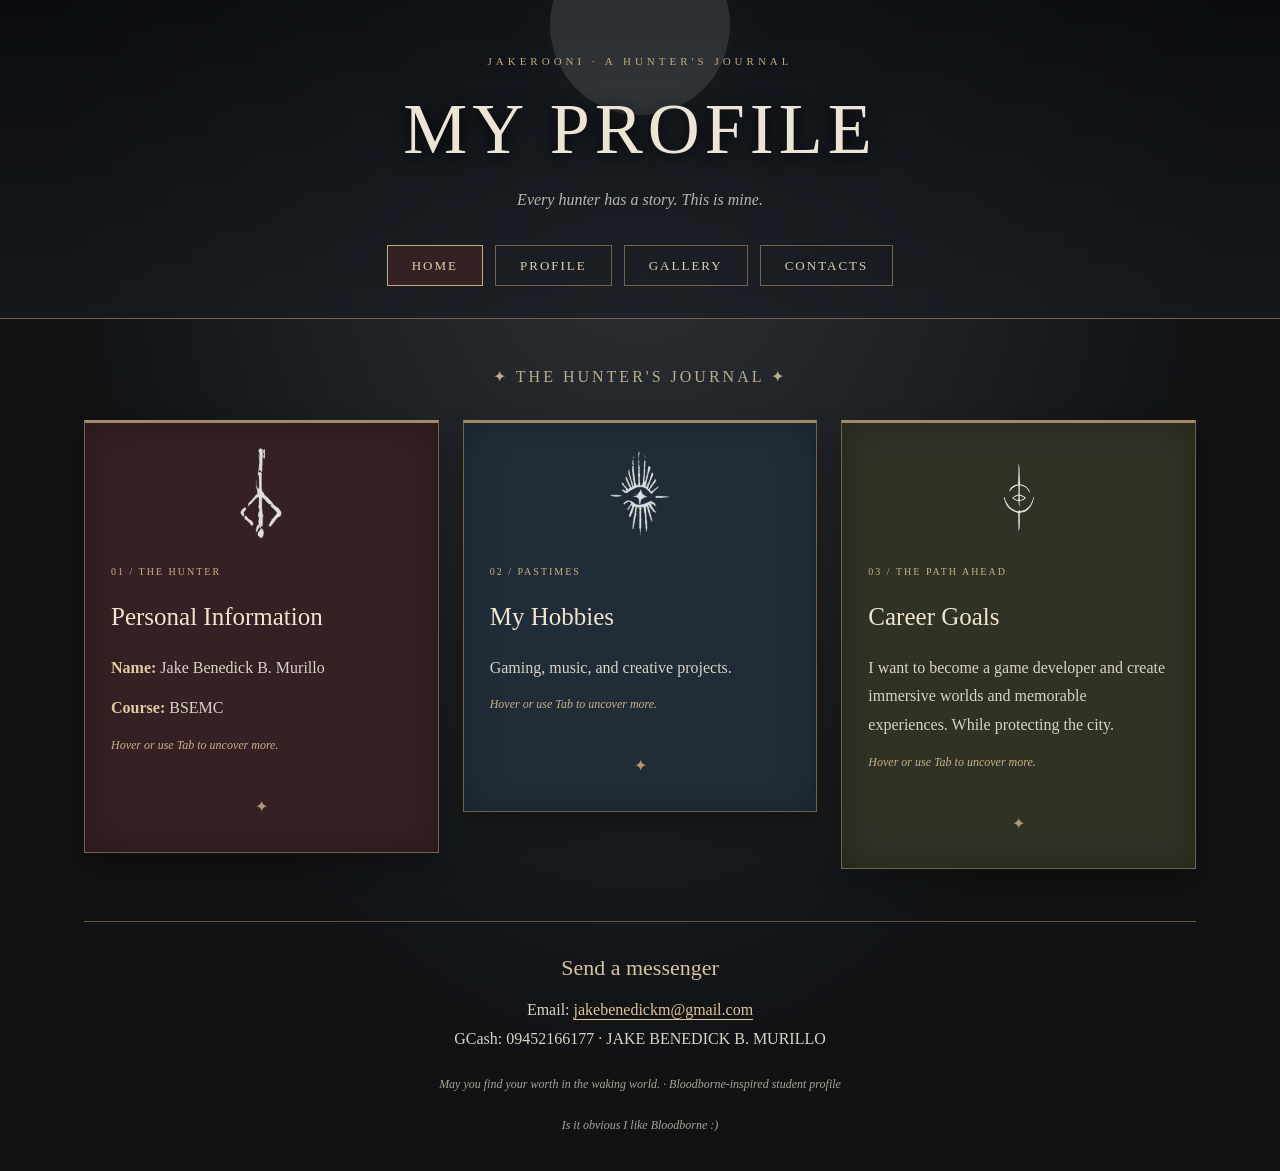
==== index.html @ 54e70a8a "initial commit" ====
<!DOCTYPE html>
<html lang="en">
<head>
  <meta charset="UTF-8">
  <meta name="viewport" content="width=device-width, initial-scale=1.0">
  <title>My Profile | A Hunter's Journal</title>
  <link rel="stylesheet" href="style.css">
</head>
<body>

  <header id="home">
    <p class="eyebrow">Jakerooni · A hunter's journal</p>
    <h1>My Profile</h1>
    <p class="intro">Every hunter has a story. This is mine.</p>

    <nav aria-label="Main navigation">
      <a href="#home" aria-current="page">Home</a>
      <a href="#profile">Profile</a>
      <a href="gallery.html">Gallery</a>
      <a href="#contacts">Contacts</a>
    </nav>
  </header>

  <main id="profile">
    <h2 class="section-title">✦ The Hunter's Journal ✦</h2>

    <!-- Exactly three content divs inside this container. -->
    <div class="container">

      <div class="card personal"
           tabindex="0"
           aria-labelledby="personal-title">

        <img class="rune"
             src="images/hunter-mark.png"
             alt=""
             aria-hidden="true">

        <p class="number">01 / THE HUNTER</p>
        <h3 id="personal-title">Personal Information</h3>

        <p><strong>Name:</strong> Jake Benedick B. Murillo</p>
        <p><strong>Course:</strong> BSEMC</p>
        <p class="hint">Hover or use Tab to uncover more.</p>

        <section class="extra" aria-label="More about me">
          <article>
            <h4>Behind the hunter</h4>
            <p>
              I am a curious student who enjoys learning new skills,
              being creative, and turning ideas into something meaningful.
            </p>
            <p>
              Like a hunter exploring Yharnam, I approach challenges
              with patience and determination.
            </p>
          </article>
        </section>
      </div>

      <div class="card hobbies"
           tabindex="0"
           aria-labelledby="hobbies-title">

        <img class="rune"
             src="images/eye-rune.png"
             alt=""
             aria-hidden="true">

        <p class="number">02 / PASTIMES</p>
        <h3 id="hobbies-title">My Hobbies</h3>

        <p>Gaming, music, and creative projects.</p>
        <p class="hint">Hover or use Tab to uncover more.</p>

        <section class="extra" aria-label="More about my hobbies">
          <article>
            <h4>Beyond the hunt</h4>
            <ul>
              <li>
                Exploring the world and lore of Bloodborne
                and other FromSoftware games
              </li>
              <li>Listening to all kinds of music</li>
              <li>Practicing drawing characters and gothic scenery</li>
              <li>Learning all kinds of new skills</li>
            </ul>
          </article>
        </section>
      </div>

      <div class="card goals"
           tabindex="0"
           aria-labelledby="goals-title">

        <img class="rune"
             src="images/moon-rune.png"
             alt=""
             aria-hidden="true">

        <p class="number">03 / THE PATH AHEAD</p>
        <h3 id="goals-title">Career Goals</h3>

        <p>
          I want to become a game developer and create immersive
          worlds and memorable experiences. While protecting the city.
        </p>
        <p class="hint">Hover or use Tab to uncover more.</p>

        <section class="extra" aria-label="More about my career goals">
          <article>
            <h4>My next steps</h4>
            <ul>
              <li>Learn game programming and strengthen my coding skills</li>
              <li>Build a portfolio of playable game projects</li>
              <li>Explore game engines like Unity or Godot</li>
              <li>Create games with engaging stories and gameplay</li>
            </ul>
          </article>
        </section>
      </div>

    </div>
  </main>

  <footer id="contacts">
    <h2>Send a messenger</h2>

    <p>
      Email:
      <a href="mailto:jakebenedickm@gmail.com">
        jakebenedickm@gmail.com
      </a>
    </p>

    <p>
      GCash: 09452166177 · JAKE BENEDICK B. MURILLO
    </p>

    <p class="note">
      May you find your worth in the waking world.
      · Bloodborne-inspired student profile
    </p>

    <p class="note">Is it obvious I like Bloodborne :)</p>
  </footer>

  <!-- Closed eyes on the profile page. -->
  <script src="eyes.js" defer></script>
</body>
</html>
---- style.css ----
* {
  box-sizing: border-box;
}

body {
  margin: 0;
  isolation: isolate;
  background-color: #101214;
  background-image:
    radial-gradient(ellipse at top, #30363c, transparent 65%);
  color: #d9d3c7;
  font-family: Georgia, "Times New Roman", serif;
  line-height: 1.8;
}

/* HEADER */

header {
  position: relative;
  overflow: hidden;
  padding: 52px 24px 32px;
  border-bottom: 1px solid #756248;
  background: linear-gradient(180deg, #090b10cc, #181c22aa);
  text-align: center;
}

header::before {
  content: "";
  position: absolute;
  top: -65px;
  left: calc(50% - 90px);
  width: 180px;
  height: 180px;
  border-radius: 50%;
  background: #c4c6bb;
  box-shadow: 0 0 70px #b9c4cb33;
  opacity: 0.16;
  pointer-events: none;
}

header > * {
  position: relative;
}

.eyebrow {
  margin: 0;
  color: #c5aa7d;
  font-size: 11px;
  letter-spacing: 4px;
  text-transform: uppercase;
}

h1 {
  margin: 14px 0;
  color: #ece5d6;
  font-size: clamp(38px, 7vw, 72px);
  font-weight: normal;
  line-height: 1.2;
  letter-spacing: 5px;
  text-transform: uppercase;
  text-shadow: 0 3px 18px #000;
}

.intro {
  margin: 12px auto 30px;
  color: #b9b6af;
  font-style: italic;
}

/* NAVIGATION */

nav {
  display: flex;
  flex-wrap: wrap;
  justify-content: center;
  gap: 12px;
}

nav a {
  padding: 8px 24px;
  border: 1px solid #756248;
  color: #dfcfaf;
  font-size: 13px;
  letter-spacing: 2px;
  text-decoration: none;
  text-transform: uppercase;
  transition: background-color 180ms, border-color 180ms;
}

nav a:hover,
nav a:focus-visible {
  border-color: #b2986f;
  background-color: #59292c;
}

nav a[aria-current="page"] {
  border-color: #c5aa7d;
  background-color: #352023;
}

a:focus-visible,
.card:focus-visible {
  outline: 2px solid #dbc394;
  outline-offset: 5px;
}

/* SHARED LAYOUT */

main {
  width: 100%;
  max-width: 1160px;
  margin: auto;
  padding: 44px 24px 52px;
}

.section-title {
  margin: 0 0 28px;
  color: #bdab8c;
  font-size: 16px;
  font-weight: normal;
  letter-spacing: 3px;
  text-align: center;
  text-transform: uppercase;
}

/* PROFILE CARDS */

.container {
  display: flex;
  align-items: flex-start;
  gap: 24px;
}

.card {
  position: relative;
  isolation: isolate;
  overflow: hidden;
  flex: 1;
  min-width: 0;
  padding: 140px 26px 30px;
  border: 1px solid #756248;
  border-top: 3px solid #a18a65;
  box-shadow: inset 0 0 35px #0004, 0 12px 24px #0004;
  transition: border-color 250ms, box-shadow 250ms;
}

.card:hover,
.card:focus-within {
  border-color: #dbc394;
  box-shadow: inset 0 0 35px #0004, 0 14px 30px #0008;
}

.card > :not(.rune) {
  position: relative;
  z-index: 1;
}

.card::after {
  content: "✦";
  position: relative;
  z-index: 1;
  display: block;
  margin-top: 24px;
  color: #b29971;
  text-align: center;
}

.personal {
  background-color: #352023;
}

.hobbies {
  background-color: #202d38;
}

.goals {
  background-color: #303226;
}

/* RUNES */

.card .rune {
  position: absolute;
  z-index: 0;
  top: 18px;
  left: 50%;
  width: 90px;
  height: 104px;
  object-fit: contain;
  transform: translateX(-50%);
  opacity: 0.85;
  pointer-events: none;
  mix-blend-mode: screen;
  transition:
    top 600ms ease,
    width 600ms ease,
    height 600ms ease,
    opacity 600ms ease;
}

/* Preserves the filters from your supplied stylesheet. */
.personal .rune,
.goals .rune {
  filter: invert(1) grayscale(1) contrast(3);
}

.card:hover .rune,
.card:focus-within .rune {
  top: 0;
  width: 100%;
  height: 100%;
  object-fit: contain;
  opacity: 0.12;
}

.card .number {
  margin: 0 0 20px;
  color: #c9b185;
  font-size: 10px;
  letter-spacing: 2px;
}

.card h3 {
  margin: 0 0 20px;
  color: #f0e4cd;
  font-size: 25px;
  font-weight: normal;
  line-height: 1.3;
}

.card p {
  margin: 0 0 12px;
}

.card strong {
  color: #e2cba2;
}

.card ul {
  margin: 0;
  padding-left: 19px;
}

.card li + li {
  margin-top: 9px;
}

.card li::marker {
  color: #bda171;
}

.hint {
  color: #c9b185;
  font-size: 12px;
  font-style: italic;
}

/* EXPANDING DETAILS */

.extra {
  display: grid;
  grid-template-rows: 0fr;
  visibility: hidden;
  transition: grid-template-rows 350ms ease, visibility 350ms;
}

.extra > article {
  min-height: 0;
  overflow: hidden;
}

.extra h4 {
  margin: 16px 0 10px;
  color: #e2cba2;
  font-weight: normal;
}

.card:hover .extra,
.card:focus-within .extra {
  grid-template-rows: 1fr;
  visibility: visible;
}

/* FOOTER */

footer {
  max-width: 1112px;
  margin: 0 auto;
  padding: 26px 24px 34px;
  border-top: 1px solid #62543f;
  text-align: center;
}

footer h2 {
  margin: 0 0 8px;
  color: #d7c39e;
  font-size: 22px;
  font-weight: normal;
}

footer p {
  margin: 0;
  overflow-wrap: anywhere;
}

footer a {
  color: #dfc495;
  text-underline-offset: 4px;
}

.note {
  margin-top: 20px;
  color: #aaa497;
  font-size: 12px;
  font-style: italic;
}

/* GALLERY INTRODUCTION */

.collection-opening {
  max-width: 720px;
  margin: 0 auto 64px;
  padding: 28px 0 36px;
  border-bottom: 1px solid #756248;
  text-align: center;
}

.collection-label {
  margin: 0 0 12px;
  color: #c9b185;
  font-size: 11px;
  letter-spacing: 3px;
  text-transform: uppercase;
}

.collection-opening h2,
.collection-heading h2 {
  margin: 0 0 16px;
  color: #f0e4cd;
  font-size: clamp(28px, 4vw, 40px);
  font-weight: normal;
  line-height: 1.3;
}

.collection-opening > p:not(.collection-label) {
  color: #c1bbb0;
}

.collection-button {
  display: inline-block;
  margin-top: 16px;
  padding: 10px 22px;
  border: 1px solid #927a55;
  background-color: #191c20;
  color: #e2cba2;
  text-decoration: none;
  transition: background-color 250ms, border-color 250ms;
}

.collection-button:hover,
.collection-button:focus-visible {
  border-color: #dbc394;
  background-color: #352023;
}

/* Remove the moon decoration from the gallery section header. */
.collection .collection-heading {
  padding: 0 0 24px;
  border: 0;
  background: none;
  text-align: left;
}

.collection .collection-heading::before {
  content: none;
}

.collection-heading > p:last-child {
  max-width: 720px;
  margin-bottom: 0;
  color: #c1bbb0;
}

.collection-tip {
  margin: 0 0 20px;
  color: #b9ab94;
  font-size: 13px;
  font-style: italic;
}

/* FEATURED GROUP-ANIMATION SCENES */

.collection-scenes {
  display: grid;
  gap: 32px;
}

.collection-piece {
  min-width: 0;
  overflow: hidden;
  border: 1px solid #756248;
  border-top: 3px solid #a18a65;
  background-color: #1a2026;
  box-shadow: 0 12px 28px #0005;
  transition: border-color 250ms, box-shadow 250ms;
}

.collection-piece:hover,
.collection-piece:focus-within {
  border-color: #d0b785;
  box-shadow: 0 16px 34px #0008;
}

.collection-image-link {
  display: block;
  background-color: #0b0d10;
}

.collection-image-link:focus-visible {
  outline-offset: -5px;
}

.collection-image {
  display: block;
  width: 100%;
  height: auto;
  max-height: 580px;
  object-fit: contain;
}

.collection-caption {
  padding: 24px 28px;
  border-top: 1px solid #756248;
  background:
    linear-gradient(120deg, #35202377, transparent 70%);
}

.collection-caption h3 {
  margin: 0 0 12px;
  color: #f0e4cd;
  font-size: 28px;
  font-weight: normal;
  line-height: 1.3;
}

.collection-caption > p:last-child {
  margin-bottom: 0;
}

.collection-credit {
  padding-top: 14px;
  border-top: 1px solid #75624866;
  color: #c6bfb2;
  font-size: 14px;
}

.collection-credit strong {
  color: #dfc495;
}

/* GIF STUDIES: UPSIDE-DOWN PYRAMID */

.collection-subheading {
  margin: 48px 0 24px;
  color: #c9b185;
  font-size: 17px;
  font-weight: normal;
  letter-spacing: 2px;
  text-align: center;
}

.collection-details {
  display: grid;
  grid-template-columns: repeat(4, minmax(0, 1fr));
  align-items: start;
  gap: 24px;
}

.collection-details > .collection-piece {
  grid-column: span 2;
}

.collection-details > .collection-piece:last-child {
  grid-column: 2 / 4;
}

.collection-details .collection-image {
  aspect-ratio: 16 / 9;
  max-height: none;
  object-fit: contain;
}

.collection-details .collection-caption {
  padding: 22px;
}

.collection-project-note {
  margin-top: 32px;
  padding: 20px 24px;
  border-left: 3px solid #a18a65;
  background-color: #25251f;
}

.collection-project-note h3 {
  margin: 0 0 8px;
  color: #dfc495;
  font-size: 20px;
  font-weight: normal;
}

.collection-project-note p {
  margin: 0;
}

.collection-back {
  margin: 36px 0 0;
  text-align: center;
}

/* DECORATIVE EYE WALL */

#eye-wall {
  position: fixed;
  inset: 0;
  z-index: -1;
  width: 100%;
  height: 100%;
  pointer-events: none;
}

/* RESPONSIVE LAYOUT */

@media (max-width: 900px) {
  #eye-wall {
    display: none;
  }
}

@media (max-width: 760px) {
  .container {
    flex-direction: column;
  }

  .card {
    width: 100%;
  }

  h1 {
    letter-spacing: 2px;
  }
}

@media (max-width: 700px) {
  .collection-details {
    grid-template-columns: 1fr;
  }

  .collection-details > .collection-piece,
  .collection-details > .collection-piece:last-child {
    grid-column: 1 / -1;
  }

  .collection-opening {
    margin-bottom: 40px;
  }

  .collection-caption {
    padding: 20px;
  }
}

/* Touch devices show profile details automatically. */
@media (hover: none), (max-width: 760px) {
  .card {
    padding-top: 30px;
  }

  .extra {
    grid-template-rows: 1fr;
    visibility: visible;
  }

  .hint {
    display: none;
  }

  .card .rune {
    top: 0;
    width: 100%;
    height: 100%;
    object-fit: contain;
    opacity: 0.12;
  }
}

/* Respect reduced-motion preferences. */
@media (prefers-reduced-motion: reduce) {
  nav a,
  .card,
  .extra,
  .card .rune,
  .collection-button,
  .collection-piece {
    transition: none;
  }
}
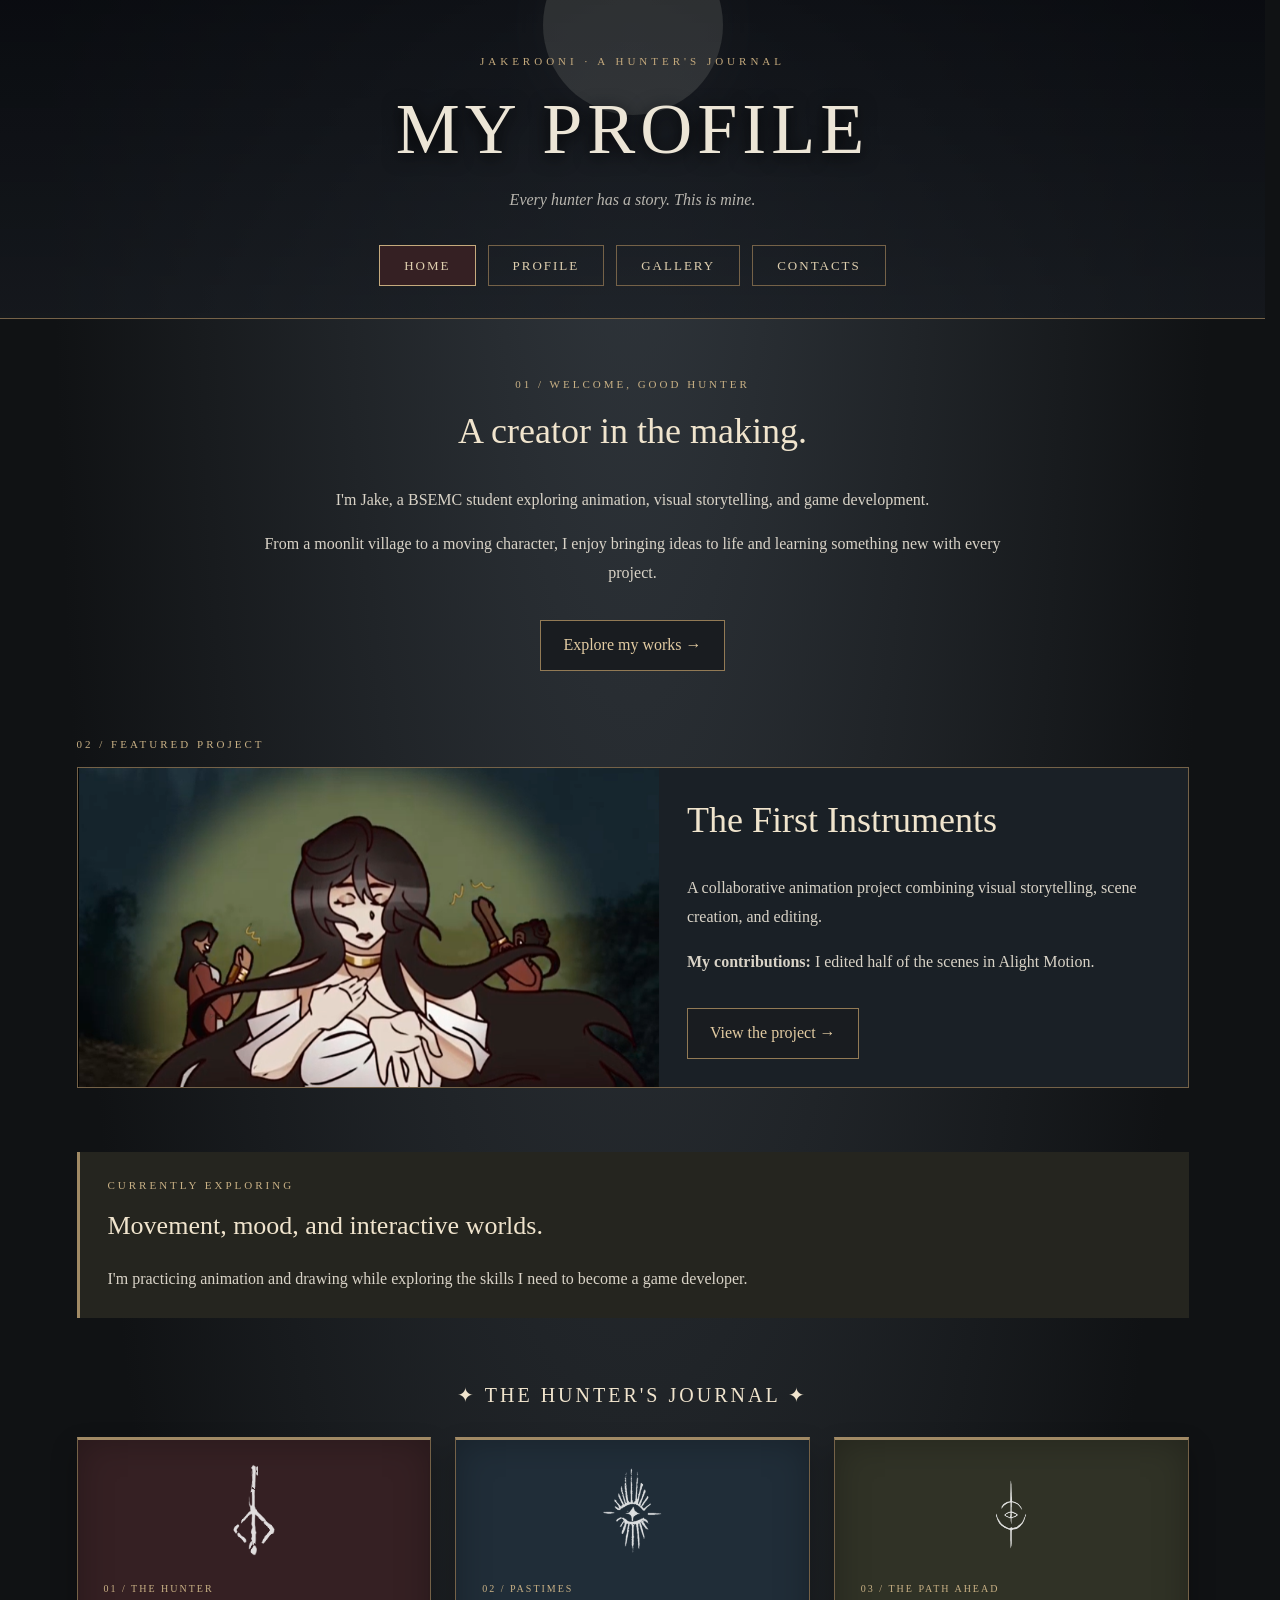
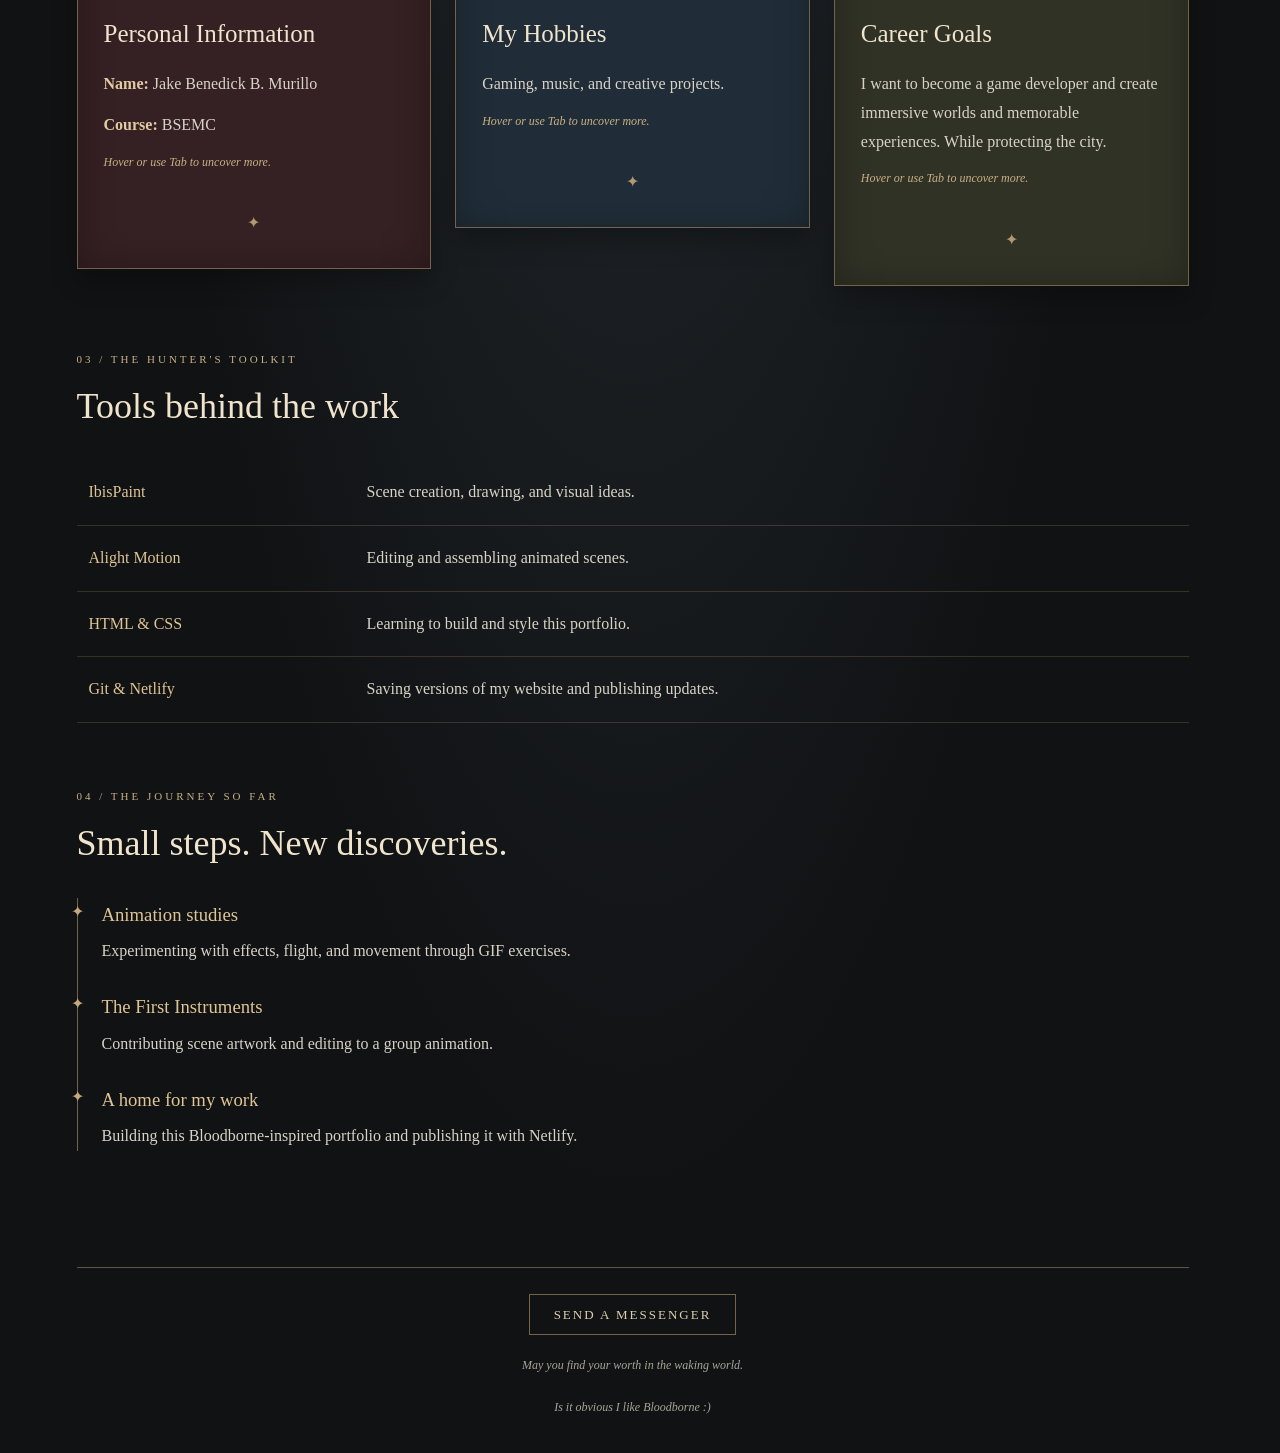
==== commit bc1fc669: "Update website" ====
--- a/index.html
+++ b/index.html
@@ -7,108 +7,88 @@
   <link rel="stylesheet" href="style.css">
 </head>
 <body>
-
   <header id="home">
     <p class="eyebrow">Jakerooni · A hunter's journal</p>
     <h1>My Profile</h1>
     <p class="intro">Every hunter has a story. This is mine.</p>
-
     <nav aria-label="Main navigation">
       <a href="#home" aria-current="page">Home</a>
       <a href="#profile">Profile</a>
       <a href="gallery.html">Gallery</a>
-      <a href="#contacts">Contacts</a>
+      <button type="button" data-open-contact>Contacts</button>
     </nav>
   </header>
 
-  <main id="profile">
-    <h2 class="section-title">✦ The Hunter's Journal ✦</h2>
+  <main>
+    <section class="journal-section welcome" aria-labelledby="welcome-title">
+      <p class="collection-label">01 / WELCOME, GOOD HUNTER</p>
+      <h2 id="welcome-title">A creator in the making.</h2>
+      <p>I'm Jake, a BSEMC student exploring animation, visual storytelling, and game development.</p>
+      <p>From a moonlit village to a moving character, I enjoy bringing ideas to life and learning something new with every project.</p>
+      <a class="collection-button" href="gallery.html">Explore my works →</a>
+    </section>
 
-    <!-- Exactly three content divs inside this container. -->
-    <div class="container">
+    <section class="journal-section" aria-labelledby="featured-title">
+      <p class="collection-label">02 / FEATURED PROJECT</p>
+      <article class="featured-project">
+        <a href="gallery.html#animation" aria-label="Explore The First Instruments">
+          <img src="images/Screenshot 3.png" alt="A still frame from The First Instruments animatic" decoding="async">
+        </a>
+        <section>
+          <h2 id="featured-title">The First Instruments</h2>
+          <p>A collaborative animation project combining visual storytelling, scene creation, and editing.</p>
+          <p><strong>My contributions:</strong> I edited half of the scenes in Alight Motion.</p>
+          <a class="collection-button" href="gallery.html#animation">View the project →</a>
+        </section>
+      </article>
+    </section>
 
-      <div class="card personal"
-           tabindex="0"
-           aria-labelledby="personal-title">
+    <aside class="currently-note">
+      <p class="collection-label">CURRENTLY EXPLORING</p>
+      <h2>Movement, mood, and interactive worlds.</h2>
+      <p>I'm practicing animation and drawing while exploring the skills I need to become a game developer.</p>
+    </aside>
 
-        <img class="rune"
-             src="images/hunter-mark.png"
-             alt=""
-             aria-hidden="true">
-
-        <p class="number">01 / THE HUNTER</p>
-        <h3 id="personal-title">Personal Information</h3>
-
-        <p><strong>Name:</strong> Jake Benedick B. Murillo</p>
-        <p><strong>Course:</strong> BSEMC</p>
-        <p class="hint">Hover or use Tab to uncover more.</p>
-
-        <section class="extra" aria-label="More about me">
-          <article>
+    <section id="profile" class="journal-section" aria-labelledby="profile-title">
+      <h2 id="profile-title" class="section-title">✦ The Hunter's Journal ✦</h2>
+      <!-- Exactly three content divs inside this container. -->
+      <div class="container">
+        <div class="card personal" tabindex="0" aria-labelledby="personal-title">
+          <img class="rune" src="images/hunter-mark.png" alt="" aria-hidden="true">
+          <p class="number">01 / THE HUNTER</p>
+          <h3 id="personal-title">Personal Information</h3>
+          <p><strong>Name:</strong> Jake Benedick B. Murillo</p>
+          <p><strong>Course:</strong> BSEMC</p>
+          <p class="hint">Hover or use Tab to uncover more.</p>
+          <section class="extra" aria-label="More about me"><article>
             <h4>Behind the hunter</h4>
-            <p>
-              I am a curious student who enjoys learning new skills,
-              being creative, and turning ideas into something meaningful.
-            </p>
-            <p>
-              Like a hunter exploring Yharnam, I approach challenges
-              with patience and determination.
-            </p>
-          </article>
-        </section>
-      </div>
-
-      <div class="card hobbies"
-           tabindex="0"
-           aria-labelledby="hobbies-title">
-
-        <img class="rune"
-             src="images/eye-rune.png"
-             alt=""
-             aria-hidden="true">
-
-        <p class="number">02 / PASTIMES</p>
-        <h3 id="hobbies-title">My Hobbies</h3>
-
-        <p>Gaming, music, and creative projects.</p>
-        <p class="hint">Hover or use Tab to uncover more.</p>
-
-        <section class="extra" aria-label="More about my hobbies">
-          <article>
+            <p>I am a curious student who enjoys learning new skills, being creative, and turning ideas into something meaningful.</p>
+            <p>Like a hunter exploring Yharnam, I approach challenges with patience and determination.</p>
+          </article></section>
+        </div>
+        <div class="card hobbies" tabindex="0" aria-labelledby="hobbies-title">
+          <img class="rune" src="images/eye-rune.png" alt="" aria-hidden="true">
+          <p class="number">02 / PASTIMES</p>
+          <h3 id="hobbies-title">My Hobbies</h3>
+          <p>Gaming, music, and creative projects.</p>
+          <p class="hint">Hover or use Tab to uncover more.</p>
+          <section class="extra" aria-label="More about my hobbies"><article>
             <h4>Beyond the hunt</h4>
             <ul>
-              <li>
-                Exploring the world and lore of Bloodborne
-                and other FromSoftware games
-              </li>
+              <li>Exploring the world and lore of Bloodborne and other FromSoftware games</li>
               <li>Listening to all kinds of music</li>
               <li>Practicing drawing characters and gothic scenery</li>
               <li>Learning all kinds of new skills</li>
             </ul>
-          </article>
-        </section>
-      </div>
-
-      <div class="card goals"
-           tabindex="0"
-           aria-labelledby="goals-title">
-
-        <img class="rune"
-             src="images/moon-rune.png"
-             alt=""
-             aria-hidden="true">
-
-        <p class="number">03 / THE PATH AHEAD</p>
-        <h3 id="goals-title">Career Goals</h3>
-
-        <p>
-          I want to become a game developer and create immersive
-          worlds and memorable experiences. While protecting the city.
-        </p>
-        <p class="hint">Hover or use Tab to uncover more.</p>
-
-        <section class="extra" aria-label="More about my career goals">
-          <article>
+          </article></section>
+        </div>
+        <div class="card goals" tabindex="0" aria-labelledby="goals-title">
+          <img class="rune" src="images/moon-rune.png" alt="" aria-hidden="true">
+          <p class="number">03 / THE PATH AHEAD</p>
+          <h3 id="goals-title">Career Goals</h3>
+          <p>I want to become a game developer and create immersive worlds and memorable experiences. While protecting the city.</p>
+          <p class="hint">Hover or use Tab to uncover more.</p>
+          <section class="extra" aria-label="More about my career goals"><article>
             <h4>My next steps</h4>
             <ul>
               <li>Learn game programming and strengthen my coding skills</li>
@@ -116,36 +96,38 @@
               <li>Explore game engines like Unity or Godot</li>
               <li>Create games with engaging stories and gameplay</li>
             </ul>
-          </article>
-        </section>
+          </article></section>
+        </div>
       </div>
+    </section>
 
-    </div>
+    <section class="journal-section" aria-labelledby="toolkit-title">
+      <p class="collection-label">03 / THE HUNTER'S TOOLKIT</p>
+      <h2 id="toolkit-title">Tools behind the work</h2>
+      <dl class="toolkit">
+        <dt>IbisPaint</dt><dd>Scene creation, drawing, and visual ideas.</dd>
+        <dt>Alight Motion</dt><dd>Editing and assembling animated scenes.</dd>
+        <dt>HTML &amp; CSS</dt><dd>Learning to build and style this portfolio.</dd>
+        <dt>Git &amp; Netlify</dt><dd>Saving versions of my website and publishing updates.</dd>
+      </dl>
+    </section>
+
+    <section class="journal-section" aria-labelledby="journey-title">
+      <p class="collection-label">04 / THE JOURNEY SO FAR</p>
+      <h2 id="journey-title">Small steps. New discoveries.</h2>
+      <ul class="journey-list">
+        <li><h3>Animation studies</h3><p>Experimenting with effects, flight, and movement through GIF exercises.</p></li>
+        <li><h3>The First Instruments</h3><p>Contributing scene artwork and editing to a group animation.</p></li>
+        <li><h3>A home for my work</h3><p>Building this Bloodborne-inspired portfolio and publishing it with Netlify.</p></li>
+      </ul>
+    </section>
   </main>
-
   <footer id="contacts">
-    <h2>Send a messenger</h2>
-
-    <p>
-      Email:
-      <a href="mailto:jakebenedickm@gmail.com">
-        jakebenedickm@gmail.com
-      </a>
-    </p>
-
-    <p>
-      GCash: 09452166177 · JAKE BENEDICK B. MURILLO
-    </p>
-
-    <p class="note">
-      May you find your worth in the waking world.
-      · Bloodborne-inspired student profile
-    </p>
-
+    <button class="messenger-trigger" type="button" data-open-contact>Send a Messenger</button>
+    <p class="note">May you find your worth in the waking world.</p>
     <p class="note">Is it obvious I like Bloodborne :)</p>
   </footer>
-
-  <!-- Closed eyes on the profile page. -->
   <script src="eyes.js" defer></script>
+  <script src="site.js" defer></script>
 </body>
-</html>+</html>
--- a/style.css
+++ b/style.css
@@ -603,4 +603,96 @@
   .collection-piece {
     transition: none;
   }
-}+}/* HOME SECTIONS AND CONTACT POPUP */
+html { scrollbar-gutter: stable; }
+nav button, .messenger-trigger {
+  padding: 8px 24px;
+  border: 1px solid #756248;
+  background: transparent;
+  color: #dfcfaf;
+  font: inherit;
+  font-size: 13px;
+  letter-spacing: 2px;
+  text-transform: uppercase;
+  cursor: pointer;
+  transition: background-color 180ms, border-color 180ms;
+}
+nav button:hover, .messenger-trigger:hover {
+  border-color: #b2986f;
+  background: #59292c;
+}
+button:focus-visible, summary:focus-visible {
+  outline: 2px solid #dbc394;
+  outline-offset: 5px;
+}
+button.collection-button { font: inherit; cursor: pointer; }
+.journal-section { margin-bottom: 64px; }
+#profile { scroll-margin-top: 24px; }
+.journal-section h2, .currently-note h2 {
+  margin-top: 0;
+  color: #f0e4cd;
+  font-size: clamp(26px, 4vw, 36px);
+  font-weight: normal;
+  line-height: 1.35;
+}
+.journal-section .section-title { font-size: 20px; }
+.welcome { max-width: 740px; margin: 12px auto 64px; text-align: center; }
+.featured-project {
+  display: grid;
+  grid-template-columns: 1.1fr 1fr;
+  border: 1px solid #756248;
+  background: #1a2026;
+}
+.featured-project > a { display: grid; align-items: center; background: #0b0d10; }
+.featured-project img { display: block; width: 100%; height: auto; }
+.featured-project > section { padding: 28px; }
+.currently-note {
+  margin: 0 0 64px;
+  padding: 24px 28px;
+  border-left: 3px solid #a18a65;
+  background: #25251f;
+}
+.currently-note h2 { font-size: 26px; }
+.currently-note p:last-child { margin-bottom: 0; }
+.toolkit { display: grid; grid-template-columns: minmax(130px, 1fr) 3fr; margin: 0; }
+.toolkit dt, .toolkit dd { margin: 0; padding: 18px 12px; border-bottom: 1px solid #75624866; }
+.toolkit dt { color: #dfc495; }
+.journey-list { margin: 0; padding: 0 0 0 24px; border-left: 1px solid #756248; list-style: none; }
+.journey-list li { position: relative; margin: 0 0 24px; }
+.journey-list li::before { content: '✦'; position: absolute; left: -31px; color: #c5aa7d; }
+.journey-list h3 { margin-bottom: 6px; color: #dfc495; font-weight: normal; }
+.journey-list p { margin-top: 0; }
+body.messenger-open { overflow: hidden; }
+.messenger-dialog {
+  position: fixed;
+  width: min(560px, calc(100% - 32px));
+  max-height: calc(100dvh - 48px);
+  margin: auto;
+  padding: 44px 30px 28px;
+  overflow: auto;
+  border: 1px solid #a18a65;
+  border-top: 3px solid #c5aa7d;
+  background: radial-gradient(ellipse at top, #30313a, #15181c 75%);
+  color: #d9d3c7;
+  box-shadow: 0 24px 90px #000b;
+}
+.messenger-dialog::backdrop { background: #030507cc; backdrop-filter: blur(5px); }
+.messenger-dialog h2 { margin: 0 0 16px; color: #f0e4cd; font-size: 32px; font-weight: normal; line-height: 1.3; }
+.messenger-close { position: absolute; top: 8px; right: 12px; width: 38px; height: 38px; border: 0; background: transparent; color: #dfc495; font-size: 28px; cursor: pointer; }
+.messenger-email { overflow-wrap: anywhere; }
+.messenger-email a { color: #dfc495; user-select: all; }
+.messenger-actions { display: flex; flex-wrap: wrap; gap: 12px; }
+.messenger-actions .collection-button { margin-top: 0; }
+.copy-status { min-height: 1.8em; font-size: 13px; color: #d1c09a; }
+.messenger-support { margin-top: 20px; padding-top: 16px; border-top: 1px solid #756248; font-size: 13px; }
+.messenger-support summary { color: #bfb19a; cursor: pointer; }
+@media (max-width: 700px) {
+  .featured-project { grid-template-columns: 1fr; }
+  .toolkit { grid-template-columns: 1fr; }
+  .toolkit dt { padding-bottom: 0; border-bottom: 0; }
+  .toolkit dd { padding-top: 4px; }
+  .messenger-dialog { padding: 44px 20px 24px; }
+}
+@media (prefers-reduced-motion: reduce) {
+  nav button, .messenger-trigger { transition: none; }
+}
